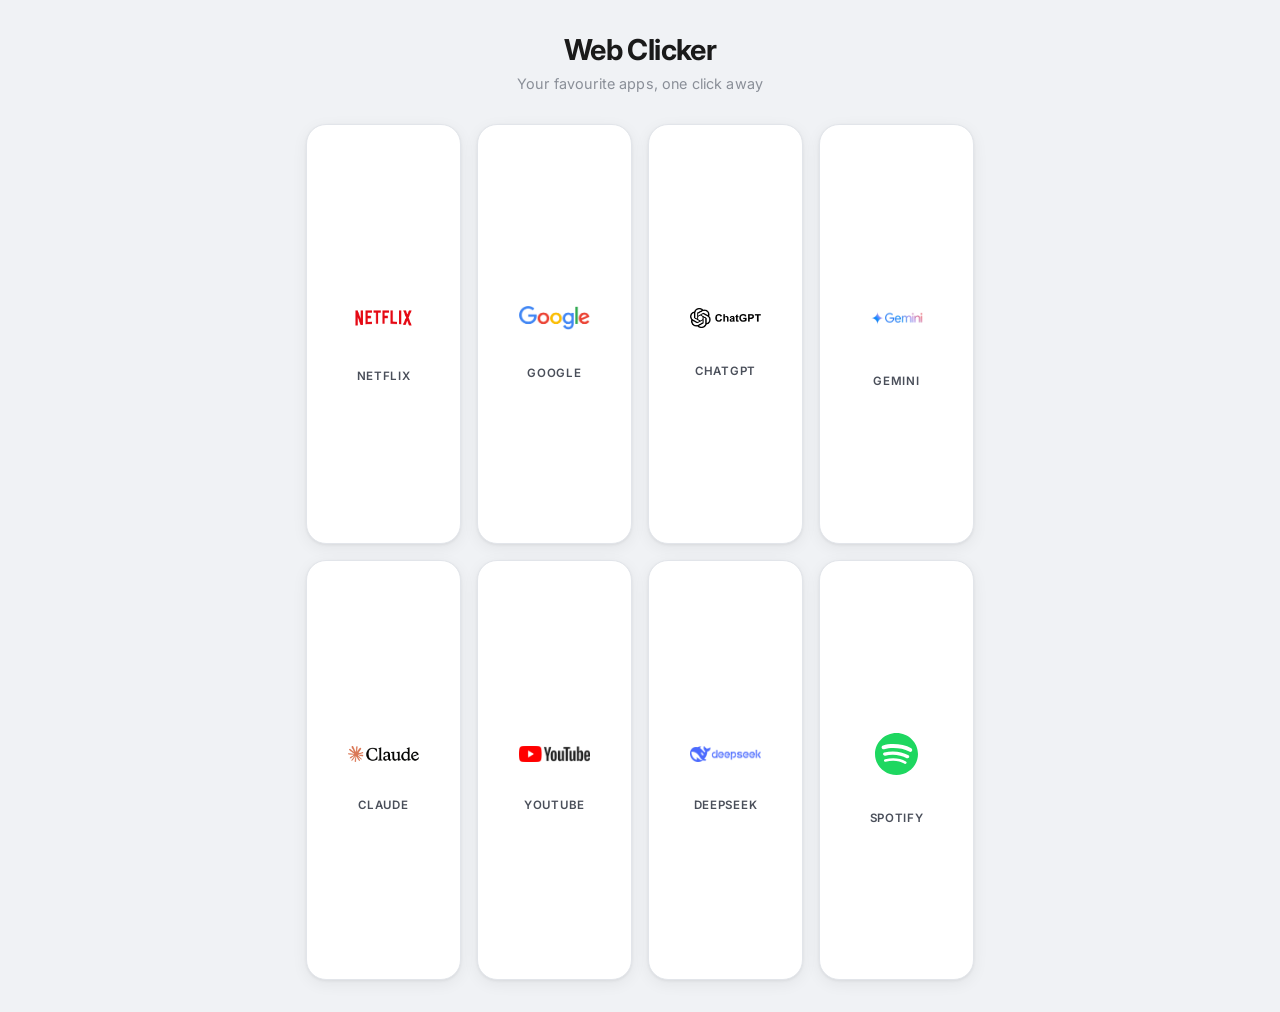
==== index.html @ b7997ba2 "Redesign UI to modern theme and add Spotify button - Rename web.html to index.html - Restyle to mode" ====
<!DOCTYPE html>
<html lang="en">
    <head>
        <meta charset="UTF-8">
        <meta name="viewport" content="width=device-width, initial-scale=1.0">
        <title>Web Clicker</title>
        <link rel="stylesheet" href="web.css">
    </head>
    <body>
        <h1 class="title">Web Clicker</h1>
        <p class="subtitle">Your favourite apps, one click away</p>
        <div class="center-btn" id="slider">
            <button class="btn-main" onclick="goNetflix()">
                <div class="glitch-line"></div>
                <div class="logo-wrap"><img src="netflixlogo.png" alt="Netflix"></div>
                <span class="btn-label">Netflix</span>
            </button>
            <button class="btn-main" onclick="goGoogle()">
                <div class="glitch-line"></div>
                <div class="logo-wrap"><img src="Google_2015_logo.svg.png" alt="Google"></div>
                <span class="btn-label">Google</span>
            </button>
            <button class="btn-main" onclick="goChatgpt()">
                <div class="glitch-line"></div>
                <div class="logo-wrap"><img src="1681038472chatgpt-logo.png" alt="Chatgpt"></div>
                <span class="btn-label">ChatGPT</span>
            </button>
            <button class="btn-main" onclick="goGemini()">
                <div class="glitch-line"></div>
                <div class="logo-wrap"><img src="gemini-Photoroom.png" alt="Gemini"></div>
                <span class="btn-label">Gemini</span>
            </button>
            <button class="btn-main" onclick="goClaude()">
                <div class="glitch-line"></div>
                <div class="logo-wrap"><img src="Claude_AI_logo.svg.png" alt="Claude"></div>
                <span class="btn-label">Claude</span>
            </button>
            <button class="btn-main" onclick="goYoutube()">
                <div class="glitch-line"></div>
                <div class="logo-wrap"><img src="YouTube_Logo_2017.svg.png" alt="Youtube"></div>
                <span class="btn-label">YouTube</span>
            </button>
            <button class="btn-main" onclick="goDeepseek()">
                <div class="glitch-line"></div>
                <div class="logo-wrap"><img src="DeepSeek_logo.svg.png" alt="DeepSeek"></div>
                <span class="btn-label">DeepSeek</span>
            </button>
            <button class="btn-main" onclick="goSpotify()">
                <div class="glitch-line"></div>
                <div class="logo-wrap"><img src="spotify-logo.svg" alt="Spotify" style="width:60%;"></div>
                <span class="btn-label">Spotify</span>
            </button>
        </div>
        <script src="web.js"></script>
    </body>
</html>
---- web.css ----
@import url('https://fonts.googleapis.com/css2?family=Inter:wght@300;400;500;600;700&display=swap');

* {
    box-sizing: border-box;
}

body {
    margin: 0;
    overflow-x: hidden;
    background-color: #f0f2f5;
    font-family: 'Inter', sans-serif;
    min-height: 100vh;
}

h1.title {
    text-align: center;
    color: #1a1a1a;
    font-family: 'Inter', sans-serif;
    font-size: clamp(1.1rem, 3vw, 1.8rem);
    font-weight: 700;
    letter-spacing: -0.02em;
    margin: 0;
    padding: 32px 0 8px;
}

p.subtitle {
    text-align: center;
    color: #8a8f98;
    font-size: clamp(0.75rem, 2vw, 0.9rem);
    font-weight: 400;
    margin: 0 0 8px;
    letter-spacing: 0.01em;
}

.center-btn {
    display: grid;
    grid-template-columns: repeat(8, 170px);
    align-items: center;
    justify-content: center;
    gap: 16px;
    min-height: calc(100vh - 100px);
    padding: 24px 24px 32px;
}

.btn-main {
    z-index: 2;
    width: 170px;
    height: 520px;
    border: 1px solid #e2e5ea;
    border-radius: 20px;
    cursor: pointer;
    background-color: #ffffff;
    color: #1a1a1a;
    font-family: 'Inter', sans-serif;
    font-weight: 500;
    font-size: 0.85rem;
    transition: all 0.2s cubic-bezier(0.25, 0.46, 0.45, 0.94);
    position: relative;
    overflow: hidden;
    box-shadow:
        0 1px 3px rgba(0, 0, 0, 0.06),
        0 4px 16px rgba(0, 0, 0, 0.06);
    display: flex;
    align-items: center;
    justify-content: center;
    flex-direction: column;
    gap: 18px;
}

.btn-main:hover {
    transform: translateY(-8px);
    z-index: 3;
    border-color: #d0d4db;
    box-shadow:
        0 8px 24px rgba(0, 0, 0, 0.10),
        0 24px 48px rgba(0, 0, 0, 0.08);
    background-color: #fafafa;
}

.btn-main:active {
    transform: translateY(-2px);
    box-shadow:
        0 2px 8px rgba(0, 0, 0, 0.08);
}

/* Glitch line on hover */
.btn-main .glitch-line {
    position: absolute;
    top: 0; left: -100%;
    width: 50%;
    height: 100%;
    background: linear-gradient(90deg, transparent, rgba(255,255,255, 0.5), transparent);
    transition: left 0.5s ease;
    pointer-events: none;
}

.btn-main:hover .glitch-line {
    left: 160%;
}

.logo-wrap {
    background-color: transparent;
    border: none;
    border-radius: 16px;
    padding: 18px;
    width: 76%;
    display: flex;
    align-items: center;
    justify-content: center;
}

.btn-main img {
    width: 100%;
    height: auto;
    display: block;
}

.btn-label {
    color: #4a4f5a;
    font-size: 0.72rem;
    font-weight: 600;
    letter-spacing: 0.06em;
    text-transform: uppercase;
    transition: color 0.2s ease;
}

.btn-main:hover .btn-label {
    color: #1a1a1a;
}

/* Responsive: tablet — 4 columns */
@media (max-width: 1300px) {
    .center-btn {
        grid-template-columns: repeat(4, 155px);
    }

    .btn-main {
        width: 155px;
        height: 420px;
    }
}

/* Responsive: small tablet — 3 columns */
@media (max-width: 900px) {
    .center-btn {
        grid-template-columns: repeat(3, 145px);
    }

    .btn-main {
        width: 145px;
        height: 380px;
    }
}

/* Responsive: mobile — 2 columns */
@media (max-width: 600px) {
    .center-btn {
        grid-template-columns: repeat(2, 1fr);
        gap: 12px;
        padding: 16px 14px 28px;
        min-height: calc(100vh - 90px);
    }

    .btn-main {
        width: 100%;
        height: 190px;
        border-radius: 16px;
        gap: 12px;
    }

    .logo-wrap {
        width: 68%;
        padding: 12px;
        border-radius: 12px;
        border: none;
        background-color: transparent;
    }

    h1.title {
        padding-top: 24px;
    }
}

/* Responsive: very small — 2 columns still */
@media (max-width: 360px) {
    .center-btn {
        grid-template-columns: repeat(2, 1fr);
    }

    .btn-main {
        height: 160px;
    }
}
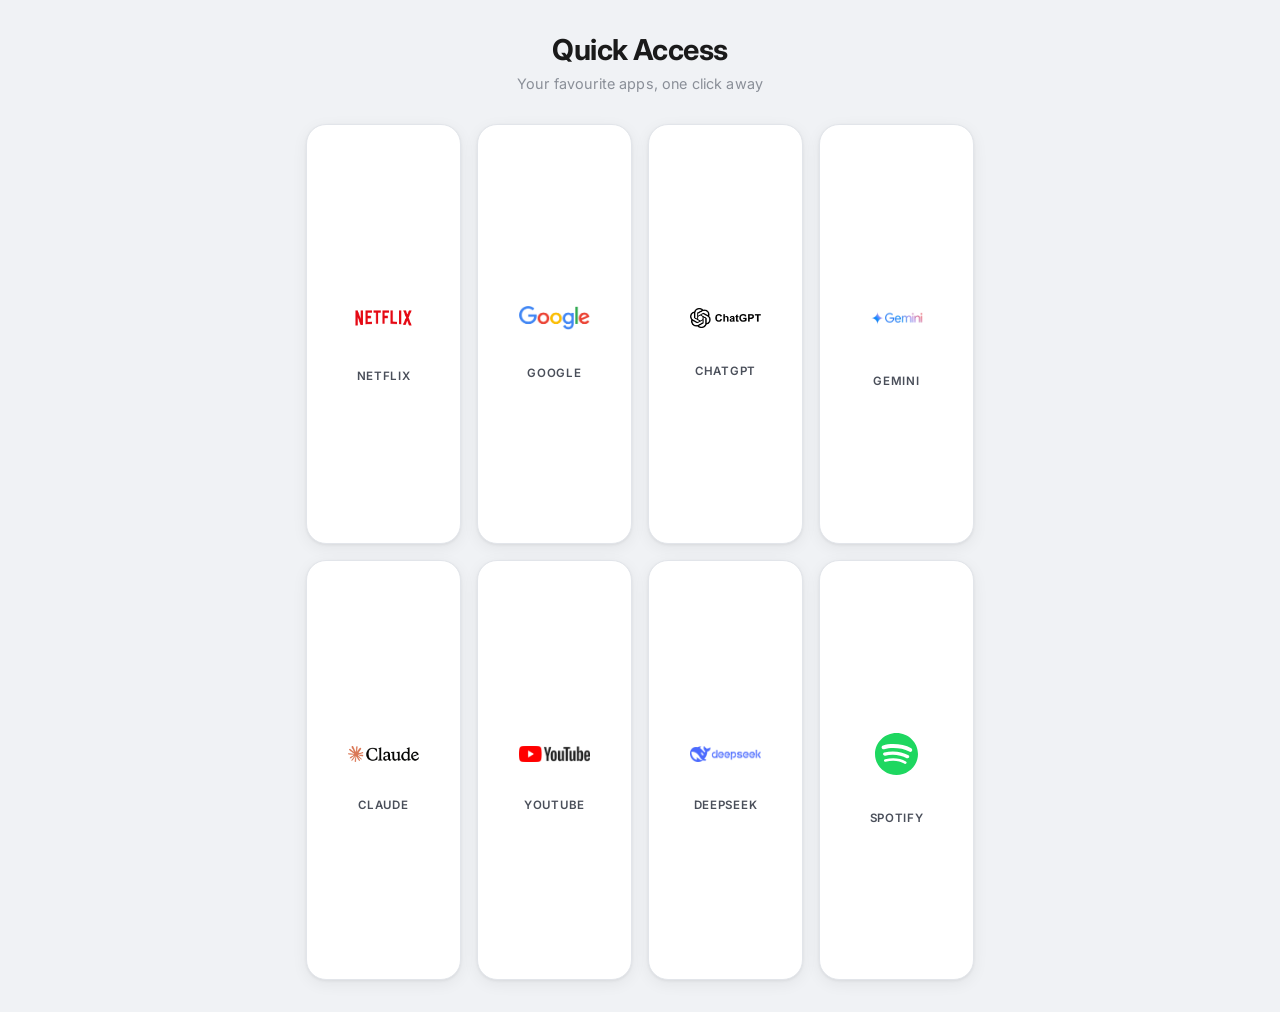
==== commit 2991b8d4: "Update header" ====
--- a/index.html
+++ b/index.html
@@ -7,7 +7,7 @@
         <link rel="stylesheet" href="web.css">
     </head>
     <body>
-        <h1 class="title">Web Clicker</h1>
+        <h1 class="title">Quick Access</h1>
         <p class="subtitle">Your favourite apps, one click away</p>
         <div class="center-btn" id="slider">
             <button class="btn-main" onclick="goNetflix()">
